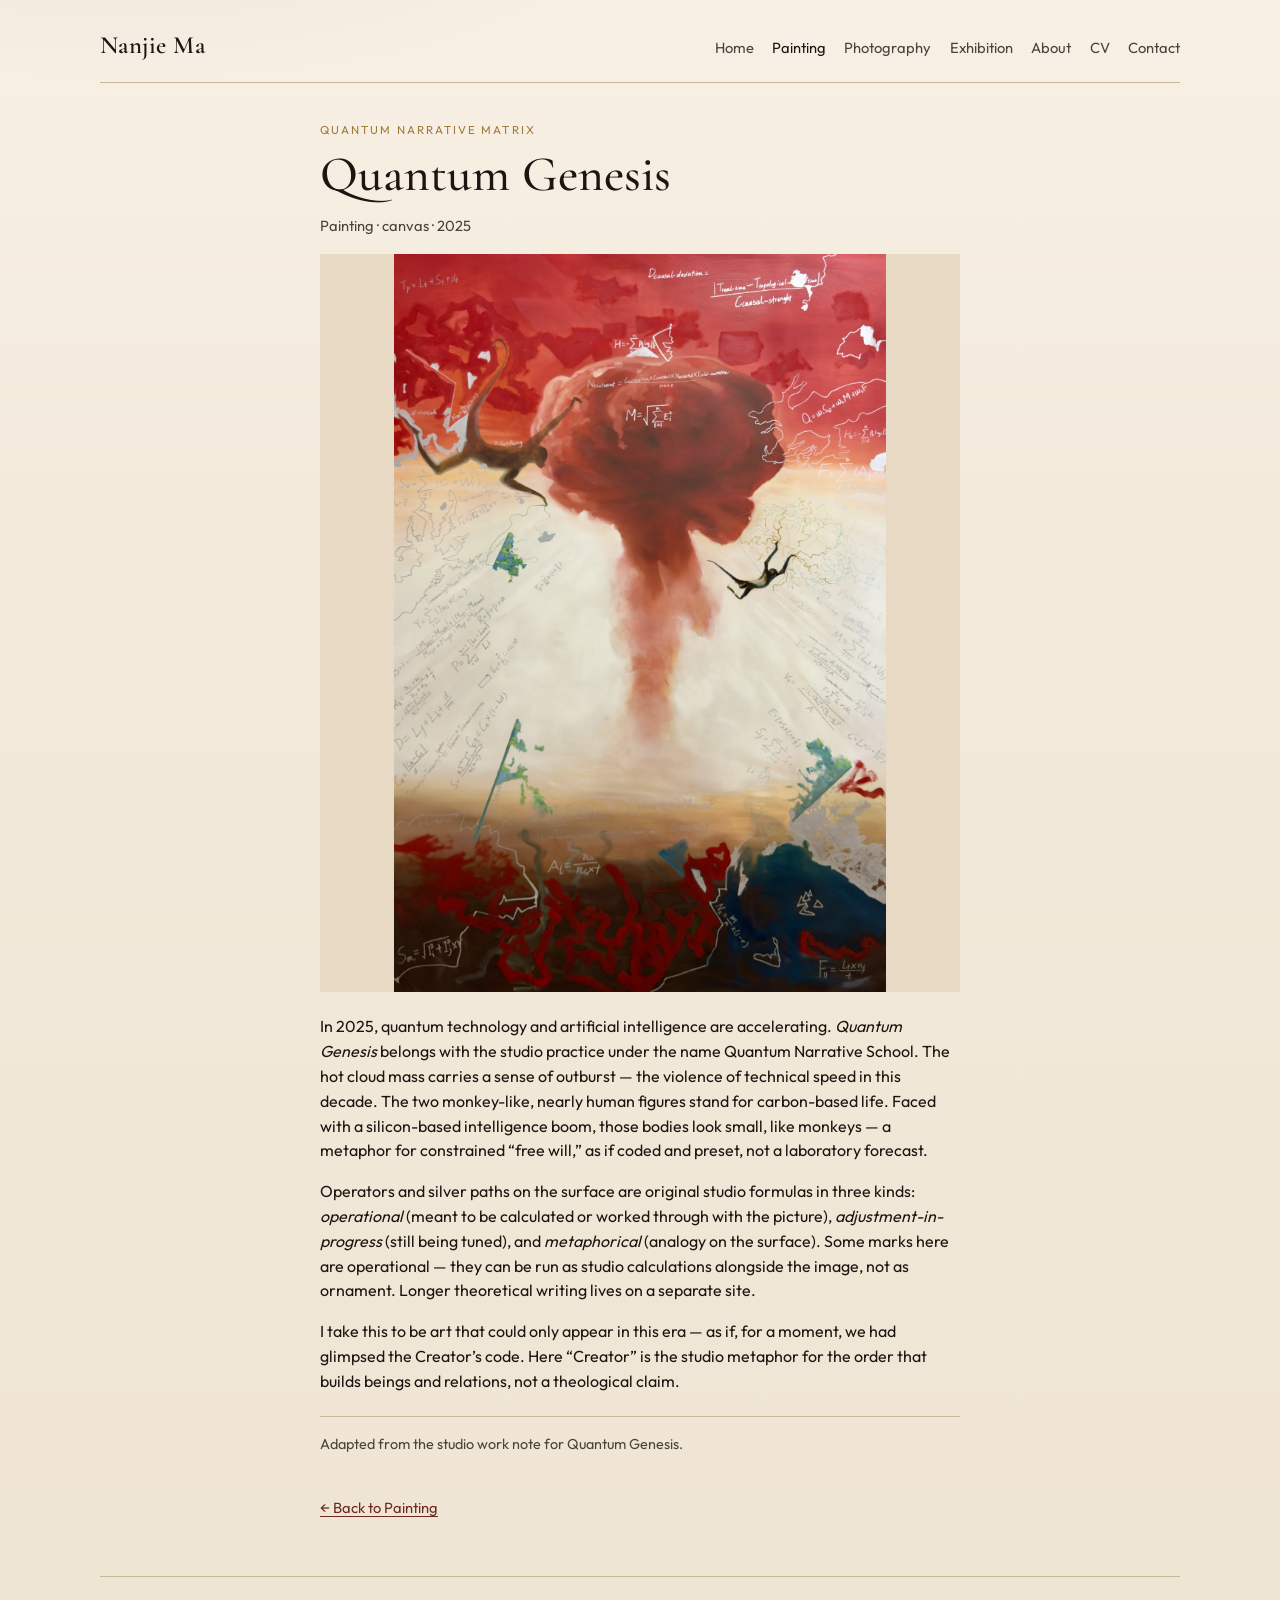
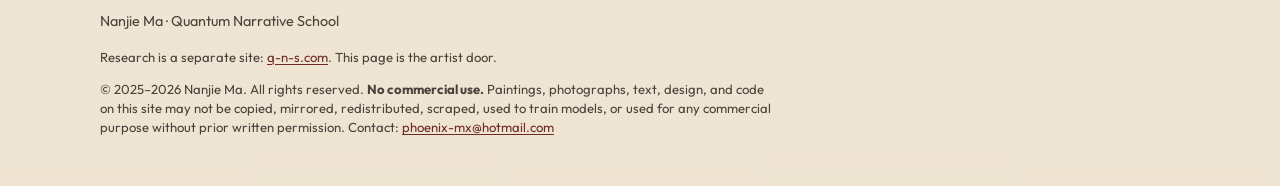
==== docs/work/quantum-genesis.html @ ab5b0370 "Publish Nanjie Ma studio site with copyright notice. Public docs/ portfolio for GitHub Pages; all ri" ====
<!DOCTYPE html>
<html lang="en">
<head>
  <meta charset="utf-8">
  <meta name="viewport" content="width=device-width, initial-scale=1">
  <title>Quantum Genesis — Nanjie Ma</title>
  <meta name="description" content="Quantum Genesis, painting by Nanjie Ma. Studio formulas — some operational and calculable with the image.">
  <meta name="copyright" content="© 2025–2026 Nanjie Ma. All rights reserved. No commercial use. All rights reserved.">
  <meta name="rights" content="All rights reserved. Paintings, photographs, and site text may not be copied or used commercially without prior written permission.">
  <!--
    Copyright © 2025–2026 Nanjie Ma. Studio name: Quantum Narrative School.
    All rights reserved. No commercial use of any kind. No copying, mirroring, scraping, model training, or misappropriation of images or text without written permission.
  -->
  <link rel="icon" href="../assets/img/mark.svg" type="image/svg+xml">
  <link rel="preconnect" href="https://fonts.googleapis.com">
  <link rel="preconnect" href="https://fonts.gstatic.com" crossorigin>
  <link href="https://fonts.googleapis.com/css2?family=Cormorant+Garamond:ital,wght@0,500;0,600;1,500&family=Outfit:wght@300;400;500&display=swap" rel="stylesheet">
  <link rel="stylesheet" href="../assets/css/site.css">
</head>
<body>
  <header class="site-header">
    <p class="mark"><a href="../index.html">Nanjie Ma</a></p>
    <nav>
      <a href="../index.html">Home</a>
      <a href="../painting.html" aria-current="page">Painting</a>
      <a href="../photography.html">Photography</a>
      <a href="../exhibition.html">Exhibition</a>
      <a href="../about.html">About</a>
      <a href="../cv.html">CV</a>
      <a href="../contact.html">Contact</a>
    </nav>
  </header>
  <main class="work-page prose">
    <p class="kicker">Quantum Narrative Matrix</p>
    <h1>Quantum Genesis</h1>
    <p class="work-meta">Painting · canvas · 2025</p>
    <figure class="work-figure">
      <img src="../assets/img/quantum-genesis.jpg" alt="Quantum Genesis" width="1332" height="2000">
    </figure>
    <p>In 2025, quantum technology and artificial intelligence are accelerating. <em>Quantum Genesis</em> belongs with the studio practice under the name Quantum Narrative School. The hot cloud mass carries a sense of outburst — the violence of technical speed in this decade. The two monkey-like, nearly human figures stand for carbon-based life. Faced with a silicon-based intelligence boom, those bodies look small, like monkeys — a metaphor for constrained “free will,” as if coded and preset, not a laboratory forecast.</p>
    <p>Operators and silver paths on the surface are original studio formulas in three kinds: <em>operational</em> (meant to be calculated or worked through with the picture), <em>adjustment-in-progress</em> (still being tuned), and <em>metaphorical</em> (analogy on the surface). Some marks here are operational — they can be run as studio calculations alongside the image, not as ornament. Longer theoretical writing lives on a separate site.</p>
    <p>I take this to be art that could only appear in this era — as if, for a moment, we had glimpsed the Creator’s code. Here “Creator” is the studio metaphor for the order that builds beings and relations, not a theological claim.</p>
    <p class="work-note">Adapted from the studio work note for Quantum Genesis.</p>
    <p><a class="back" href="../painting.html#quantum-narrative-matrix">← Back to Painting</a></p>
  </main>
  <footer class="site-footer" id="rights">
    <p>Nanjie Ma · Quantum Narrative School</p>
    <p class="small">Research is a separate site: <a href="https://www.q-n-s.com/">q-n-s.com</a>. This page is the artist door.</p>
    <p class="small legal">© 2025–2026 Nanjie Ma. All rights reserved. <strong>No commercial use.</strong> Paintings, photographs, text, design, and code on this site may not be copied, mirrored, redistributed, scraped, used to train models, or used for any commercial purpose without prior written permission. Contact: <a href="mailto:phoenix-mx@hotmail.com">phoenix-mx@hotmail.com</a></p>
  </footer>
</body>
</html>
---- docs/assets/css/site.css ----
:root {
  --paper: #f3eadc;
  --paper-deep: #e7d9c4;
  --ink: #1b1612;
  --ink-soft: #4a433c;
  --rule: #c9b79a;
  --lake: #6e2b22;
  --lake-deep: #4a1c16;
  --gold: #a07a3a;
  --frame: #d8c4a4;
  --white: #f7efe4;
}

*,
*::before,
*::after {
  box-sizing: border-box;
}

html {
  color: var(--ink);
  background: var(--paper);
  font-family: Outfit, "Segoe UI", sans-serif;
  font-weight: 400;
  line-height: 1.55;
  scroll-behavior: smooth;
}

body {
  margin: 0;
  min-height: 100vh;
  background:
    radial-gradient(1200px 480px at 10% -10%, rgba(110, 43, 34, 0.08), transparent 55%),
    linear-gradient(180deg, #f7f0e4 0%, var(--paper) 28%, #efe4d2 100%);
}

a {
  color: var(--lake);
  text-decoration-thickness: 1px;
  text-underline-offset: 0.18em;
}

a:hover {
  color: var(--lake-deep);
}

img {
  max-width: 100%;
  height: auto;
  display: block;
}

.skip {
  position: absolute;
  left: -999px;
}

.skip:focus {
  left: 1rem;
  top: 1rem;
  z-index: 20;
  background: var(--paper);
  padding: 0.4rem 0.7rem;
}

.site-header,
.site-footer,
main {
  width: min(1080px, calc(100% - 2.4rem));
  margin-left: auto;
  margin-right: auto;
}

.site-header {
  display: flex;
  justify-content: space-between;
  align-items: baseline;
  gap: 1rem;
  padding: 1.6rem 0 1.1rem;
  border-bottom: 1px solid var(--rule);
  position: relative;
  z-index: 2;
}

.mark {
  margin: 0;
  font-family: "Cormorant Garamond", Georgia, serif;
  font-size: 1.55rem;
  font-weight: 600;
  letter-spacing: 0.02em;
}

.mark a {
  color: inherit;
  text-decoration: none;
}

nav {
  display: flex;
  flex-wrap: wrap;
  gap: 0.9rem 1.15rem;
  font-size: 0.92rem;
}

nav a {
  color: var(--ink-soft);
  text-decoration: none;
}

nav a[aria-current="page"],
nav a:hover {
  color: var(--ink);
}

/* —— Home hero (full-bleed) —— */
.home-hero {
  position: relative;
  left: 50%;
  right: 50%;
  margin-left: -50vw;
  margin-right: -50vw;
  width: 100vw;
  aspect-ratio: 16 / 9;
  max-height: min(86vh, 860px);
  min-height: 280px;
  display: grid;
  align-items: end;
  color: var(--white);
  overflow: hidden;
}

.home-hero__media {
  position: absolute;
  inset: 0;
  z-index: 0;
}

.home-hero__media img {
  position: absolute;
  inset: 0;
  width: 100%;
  height: 100%;
  object-fit: cover;
  object-position: center center;
  opacity: 0;
  transition: opacity 1.2s ease;
  transform: scale(1);
  animation: none;
}

.home-hero__media img.is-active {
  opacity: 1;
  z-index: 1;
  animation: hero-drift 18s ease-in-out infinite alternate;
}

.home-hero__veil {
  position: absolute;
  inset: 0;
  z-index: 1;
  background:
    linear-gradient(180deg, rgba(27, 22, 18, 0.18) 0%, rgba(27, 22, 18, 0.55) 55%, rgba(27, 22, 18, 0.82) 100%),
    radial-gradient(900px 420px at 70% 20%, rgba(110, 43, 34, 0.25), transparent 60%);
}

.home-hero__copy {
  position: relative;
  z-index: 2;
  width: min(1080px, calc(100% - 2.4rem));
  margin: 0 auto;
  padding: 4.5rem 0 3.2rem;
  max-width: 38rem;
  animation: rise-in 0.9s ease-out both;
}

.home-hero .brand {
  margin: 0 0 0.55rem;
  font-family: "Cormorant Garamond", Georgia, serif;
  font-size: clamp(2.6rem, 7vw, 4.4rem);
  font-weight: 600;
  line-height: 1.02;
  letter-spacing: 0.01em;
}

.home-hero .kicker {
  color: #d4b57a;
}

.home-hero .lede {
  color: rgba(247, 239, 228, 0.88);
  max-width: 28rem;
}

.home-hero .btn {
  border-color: transparent;
}

.home-hero .btn.ghost {
  background: transparent;
  color: var(--white);
  border-color: rgba(247, 239, 228, 0.45);
}

.home-hero .btn.ghost:hover {
  border-color: var(--white);
  color: var(--white);
}

.page-head,
.hero {
  padding: 2.8rem 0 1.4rem;
  max-width: 38rem;
}

.kicker {
  margin: 0 0 0.5rem;
  text-transform: uppercase;
  letter-spacing: 0.18em;
  font-size: 0.72rem;
  color: var(--gold);
}

h1 {
  margin: 0 0 0.8rem;
  font-family: "Cormorant Garamond", Georgia, serif;
  font-size: clamp(2rem, 4vw, 3.1rem);
  font-weight: 500;
  line-height: 1.12;
}

h2 {
  font-family: "Cormorant Garamond", Georgia, serif;
  font-weight: 600;
  font-size: 1.7rem;
}

h3 {
  margin: 0.7rem 0 0.2rem;
  font-size: 1.02rem;
  font-weight: 500;
}

.lede,
.note {
  color: var(--ink-soft);
}

.note code,
.prose code {
  font-size: 0.86em;
}

.doors {
  display: flex;
  flex-wrap: wrap;
  gap: 0.6rem;
  margin-top: 1.4rem;
}

.btn {
  display: inline-block;
  padding: 0.45rem 0.95rem;
  background: var(--lake);
  color: var(--white);
  text-decoration: none;
  border: 1px solid var(--lake);
  transition: background 0.2s ease, border-color 0.2s ease, transform 0.2s ease;
}

.btn:hover {
  background: var(--lake-deep);
  color: var(--white);
  transform: translateY(-1px);
}

.btn.ghost {
  background: transparent;
  color: var(--ink);
  border-color: var(--rule);
}

.selected {
  padding: 2.4rem 0 3rem;
}

.selected h2 {
  margin-top: 0;
}

.series {
  padding: 0.4rem 0 2.4rem;
}

.series h2 {
  margin: 0 0 0.35rem;
  font-size: clamp(1.45rem, 2.6vw, 1.9rem);
}

.series .note {
  margin: 0 0 1.2rem;
}

.grid {
  list-style: none;
  padding: 0;
  margin: 0 0 3rem;
  display: grid;
  grid-template-columns: repeat(auto-fit, minmax(240px, 1fr));
  gap: 1.25rem;
}

.card {
  display: block;
  color: inherit;
  text-decoration: none;
  padding-bottom: 0.4rem;
}

.card p {
  margin: 0;
  color: var(--ink-soft);
  font-size: 0.9rem;
}

.card:hover .frame img {
  transform: scale(1.03);
}

.frame {
  aspect-ratio: 4 / 5;
  border: 1px solid var(--frame);
  background: var(--paper-deep);
  position: relative;
  overflow: hidden;
}

.frame.landscape {
  aspect-ratio: 16 / 10;
}

.frame img {
  width: 100%;
  height: 100%;
  object-fit: cover;
  transition: transform 0.55s ease;
}

.frame::after {
  content: "";
  position: absolute;
  inset: 0.55rem;
  border: 1px solid rgba(27, 22, 18, 0.18);
  pointer-events: none;
  z-index: 1;
}

.empty-state {
  padding: 1.2rem 0 3rem;
  max-width: 34rem;
  color: var(--ink-soft);
}

.prose {
  max-width: 40rem;
  padding: 2.4rem 0 3.4rem;
}

.prose h2 {
  margin-top: 2rem;
}

.plain {
  padding-left: 1.1rem;
}

.cv ul {
  padding-left: 1.1rem;
}

.site-footer {
  border-top: 1px solid var(--rule);
  padding: 1.2rem 0 2.2rem;
  color: var(--ink-soft);
  font-size: 0.9rem;
}

.site-footer .legal {
  max-width: 42rem;
  margin-top: 0.65rem;
  line-height: 1.45;
  color: var(--ink-soft);
}

.small {
  font-size: 0.82rem;
}

@keyframes hero-drift {
  from { transform: scale(1) translate3d(0, 0, 0); }
  to { transform: scale(1.06) translate3d(-1.2%, -0.6%, 0); }
}

@keyframes rise-in {
  from { opacity: 0; transform: translateY(18px); }
  to { opacity: 1; transform: translateY(0); }
}

@media (prefers-reduced-motion: reduce) {
  html { scroll-behavior: auto; }
  .home-hero__media img,
  .home-hero__media img.is-active,
  .home-hero__copy,
  .card:hover .frame img {
    animation: none;
    transition: none;
    transform: none;
  }
}

@media (max-width: 720px) {
  .site-header {
    flex-direction: column;
    align-items: flex-start;
  }

  .home-hero {
    max-height: min(70vh, 560px);
  }
}

/* —— Work detail —— */
.work-page {
  padding-bottom: 2.5rem;
}

.work-page .work-figure {
  margin: 0 0 1.4rem;
}

.work-page .work-figure img {
  width: 100%;
  max-height: min(82vh, 920px);
  object-fit: contain;
  background: var(--paper-deep);
}

.work-page .work-meta {
  color: var(--ink-soft);
  font-size: 0.92rem;
  margin: 0 0 1rem;
}

.work-page .work-note {
  margin-top: 1.4rem;
  padding-top: 1rem;
  border-top: 1px solid var(--rule);
  color: var(--ink-soft);
  font-size: 0.9rem;
}

.work-page .back {
  display: inline-block;
  margin-top: 1.6rem;
  font-size: 0.92rem;
}

.video-wrap {
  margin: 0 0 1.5rem;
  max-width: min(640px, 100%);
}

.video-wrap video {
  width: 100%;
  height: auto;
  display: block;
  background: #1b1612;
}
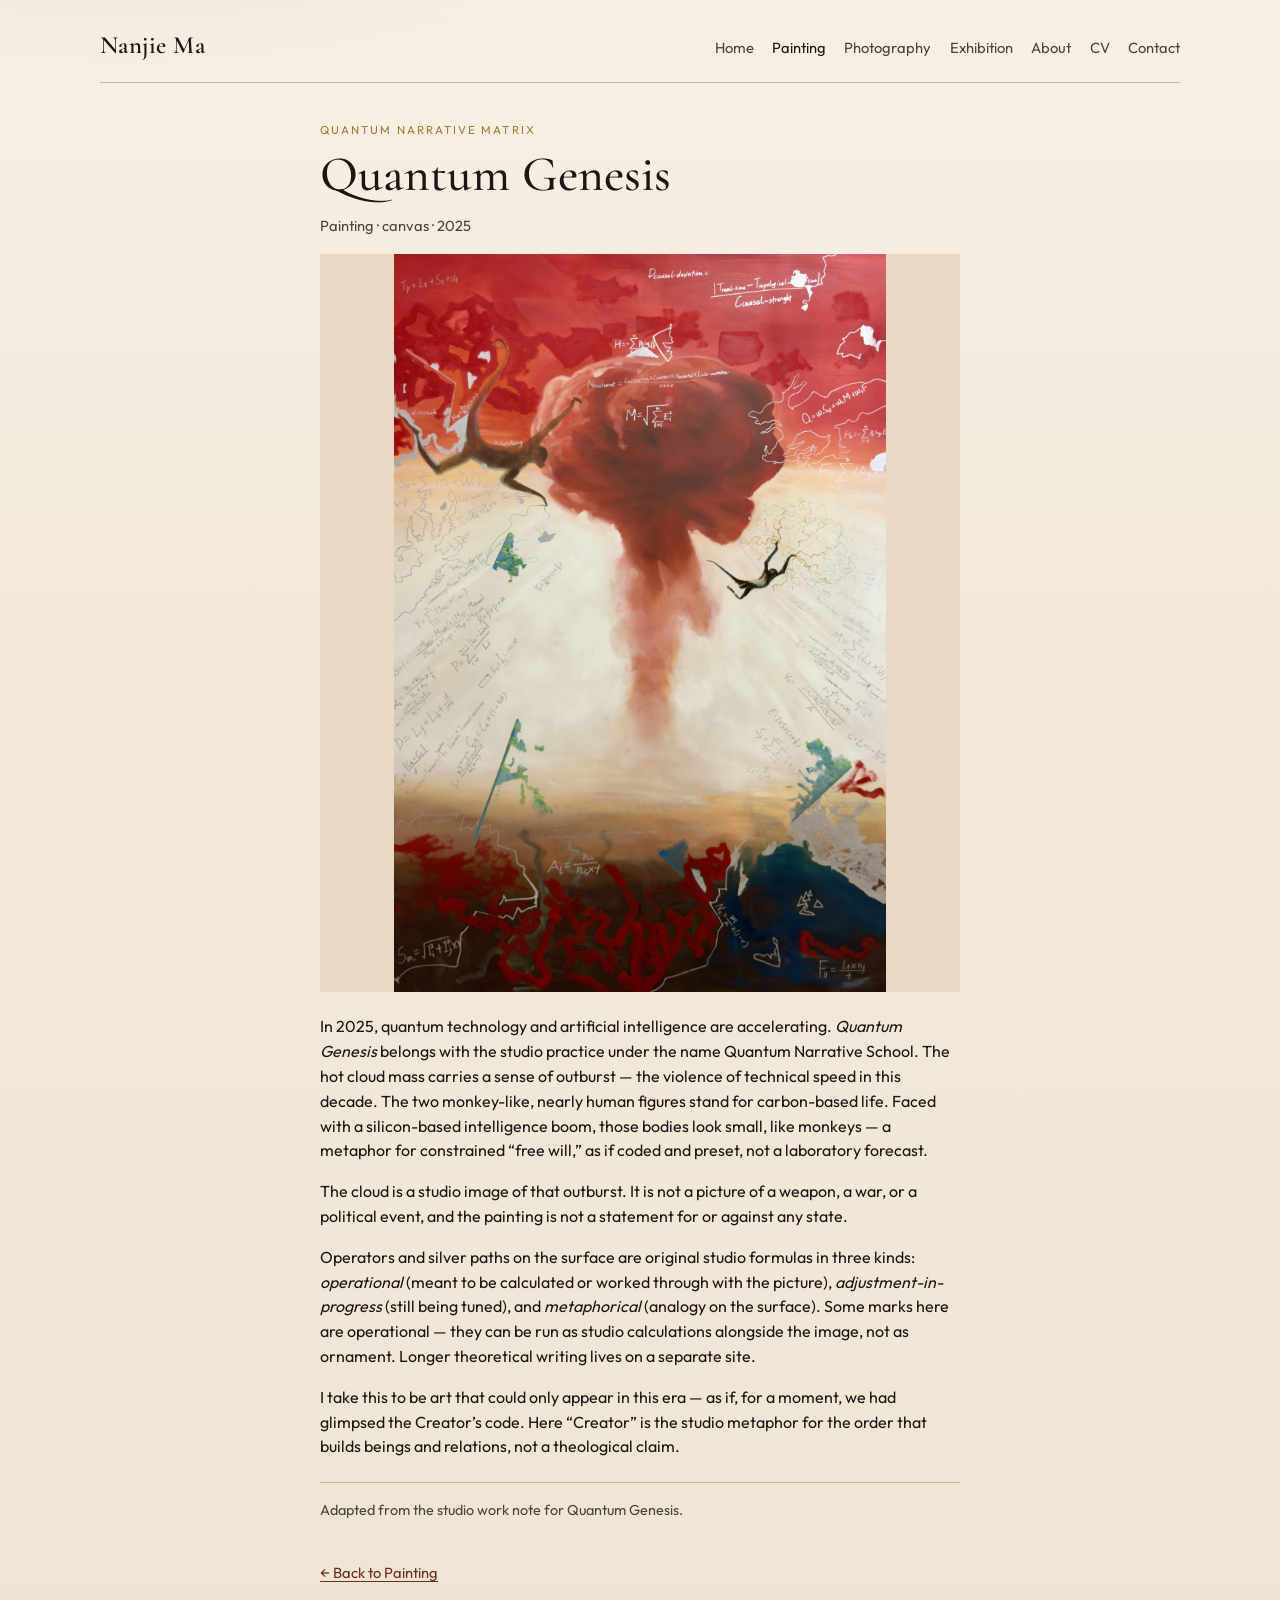
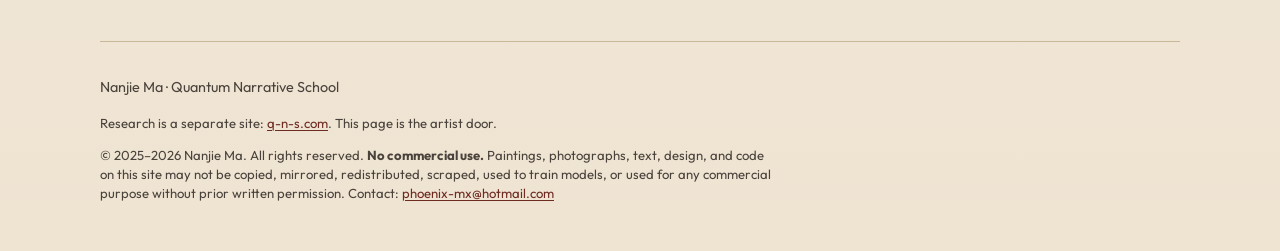
==== commit e3d685f6: "Clarify that Quantum Genesis is not a political or weapons image." ====
--- a/docs/work/quantum-genesis.html
+++ b/docs/work/quantum-genesis.html
@@ -38,6 +38,7 @@
       <img src="../assets/img/quantum-genesis.jpg" alt="Quantum Genesis" width="1332" height="2000">
     </figure>
     <p>In 2025, quantum technology and artificial intelligence are accelerating. <em>Quantum Genesis</em> belongs with the studio practice under the name Quantum Narrative School. The hot cloud mass carries a sense of outburst — the violence of technical speed in this decade. The two monkey-like, nearly human figures stand for carbon-based life. Faced with a silicon-based intelligence boom, those bodies look small, like monkeys — a metaphor for constrained “free will,” as if coded and preset, not a laboratory forecast.</p>
+    <p>The cloud is a studio image of that outburst. It is not a picture of a weapon, a war, or a political event, and the painting is not a statement for or against any state.</p>
     <p>Operators and silver paths on the surface are original studio formulas in three kinds: <em>operational</em> (meant to be calculated or worked through with the picture), <em>adjustment-in-progress</em> (still being tuned), and <em>metaphorical</em> (analogy on the surface). Some marks here are operational — they can be run as studio calculations alongside the image, not as ornament. Longer theoretical writing lives on a separate site.</p>
     <p>I take this to be art that could only appear in this era — as if, for a moment, we had glimpsed the Creator’s code. Here “Creator” is the studio metaphor for the order that builds beings and relations, not a theological claim.</p>
     <p class="work-note">Adapted from the studio work note for Quantum Genesis.</p>
